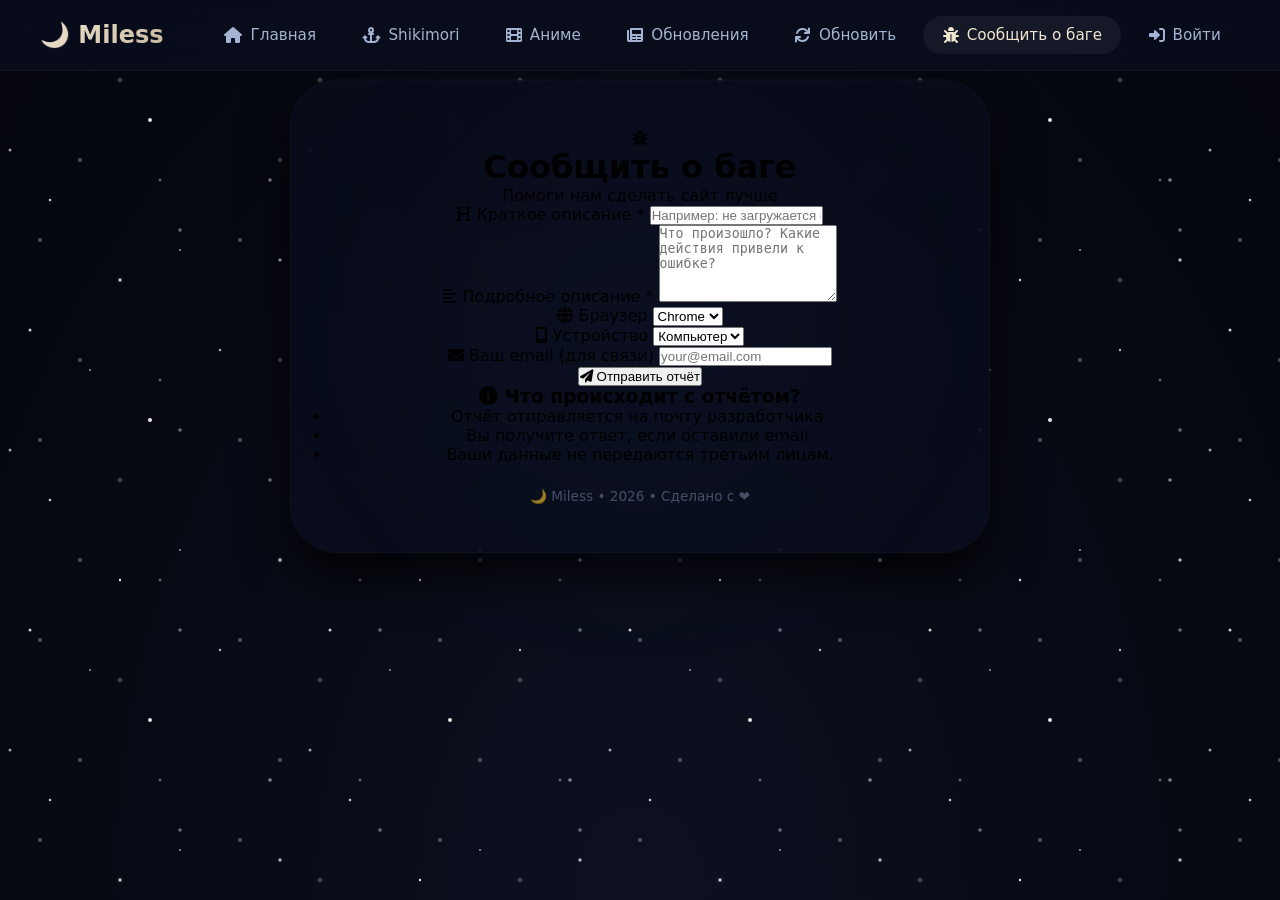
==== bug-report.html @ 4c5f9e71 "Create bug-report.html" ====
<!DOCTYPE html>
<html lang="ru">
<head>
  <meta charset="UTF-8" />
  <meta name="viewport" content="width=device-width, initial-scale=1.0" />
  <title>🐞 Сообщить о баге — Miless</title>
  <link rel="stylesheet" href="css/style.css" />
  <link rel="stylesheet" href="css/bug-report.css" />
  <link rel="stylesheet" href="https://cdnjs.cloudflare.com/ajax/libs/font-awesome/6.0.0-beta3/css/all.min.css" />
</head>
<body>
  <div class="stars" aria-hidden="true"></div>
  <div class="twinkling" aria-hidden="true"></div>

  <nav class="navbar">
    <div class="nav-container">
      <div class="nav-brand"><a href="index.html">🌙 Miless</a></div>
      <div class="nav-toggle" id="navToggle">
        <span></span><span></span><span></span>
      </div>
      <ul class="nav-menu" id="navMenu">
        <li><a href="index.html"><i class="fas fa-home"></i> Главная</a></li>
        <li><a href="shikimori.html"><i class="fas fa-anchor"></i> Shikimori</a></li>
        <li><a href="anime.html"><i class="fas fa-film"></i> Аниме</a></li>
        <li><a href="updates.html"><i class="fas fa-newspaper"></i> Обновления</a></li>
        <li><a href="update.html"><i class="fas fa-sync"></i> Обновить</a></li>
        <li><a href="bug-report.html" class="active"><i class="fas fa-bug"></i> Сообщить о баге</a></li>
        <li><a href="#" id="loginBtn"><i class="fas fa-sign-in-alt"></i> <span id="loginText">Войти</span></a></li>
      </ul>
    </div>
  </nav>

  <div class="container bug-page">
    <div class="glow-ring"></div>

    <div class="page-header">
      <div class="bug-icon">
        <i class="fas fa-bug"></i>
        <span class="bug-icon-ring"></span>
      </div>
      <h1>Сообщить о баге</h1>
      <p class="subtitle">Помоги нам сделать сайт лучше</p>
    </div>

    <div class="bug-form-container">
      <form id="bugForm" action="https://formspree.io/f/xyegklpv" method="POST">
        <input type="hidden" name="_subject" value="🐞 Новый баг на сайте Miless" />
        <input type="hidden" name="_captcha" value="false" />

        <div class="form-group">
          <label for="bugTitle">
            <i class="fas fa-heading"></i> Краткое описание <span class="required">*</span>
          </label>
          <input type="text" id="bugTitle" name="Заголовок" placeholder="Например: не загружается список аниме" required />
        </div>

        <div class="form-group">
          <label for="bugDescription">
            <i class="fas fa-align-left"></i> Подробное описание <span class="required">*</span>
          </label>
          <textarea id="bugDescription" name="Описание" rows="5" placeholder="Что произошло? Какие действия привели к ошибке?" required></textarea>
        </div>

        <div class="form-row">
          <div class="form-group">
            <label for="bugBrowser"><i class="fas fa-globe"></i> Браузер</label>
            <select id="bugBrowser" name="Браузер">
              <option value="Chrome">Chrome</option>
              <option value="Firefox">Firefox</option>
              <option value="Safari">Safari</option>
              <option value="Edge">Edge</option>
              <option value="Opera">Opera</option>
              <option value="Other">Другой</option>
            </select>
          </div>
          <div class="form-group">
            <label for="bugDevice"><i class="fas fa-mobile-alt"></i> Устройство</label>
            <select id="bugDevice" name="Устройство">
              <option value="Desktop">Компьютер</option>
              <option value="Mobile">Телефон</option>
              <option value="Tablet">Планшет</option>
              <option value="Other">Другое</option>
            </select>
          </div>
        </div>

        <div class="form-group">
          <label for="bugEmail"><i class="fas fa-envelope"></i> Ваш email (для связи)</label>
          <input type="email" id="bugEmail" name="Email" placeholder="your@email.com" />
        </div>

        <button type="submit" class="submit-btn">
          <i class="fas fa-paper-plane"></i> Отправить отчёт
        </button>
      </form>

      <div id="successMessage" class="success-message" style="display: none;">
        <i class="fas fa-check-circle"></i>
        <h3>Спасибо за отчёт!</h3>
        <p>Мы получили ваше сообщение и рассмотрим его в ближайшее время.</p>
        <button class="extra-btn" onclick="location.reload()">Отправить ещё один</button>
      </div>
    </div>

    <div class="info-block">
      <h3><i class="fas fa-info-circle"></i> Что происходит с отчётом?</h3>
      <ul>
        <li>Отчёт отправляется на почту разработчика.</li>
        <li>Вы получите ответ, если оставили email.</li>
        <li>Ваши данные не передаются третьим лицам.</li>
      </ul>
    </div>

    <footer>
      <p>🌙 Miless • 2026 • Сделано с ❤️</p>
    </footer>
  </div>

  <script src="js/script.js"></script>
  <script src="js/auth.js"></script>
  <script src="js/bug-report.js"></script>
</body>
</html>
---- css/style.css ----
/* style.css — Полностью обновлённый стиль */

* {
  margin: 0;
  padding: 0;
  box-sizing: border-box;
}

body {
  font-family: 'Segoe UI', Roboto, system-ui, sans-serif;
  background: radial-gradient(ellipse at bottom, #0d1120 0%, #03050b 100%);
  min-height: 100vh;
  padding-top: 80px;
  overflow-x: hidden;
}

/* ===== ЗВЁЗДЫ ===== */
.stars, .twinkling {
  position: fixed;
  top: 0;
  left: 0;
  width: 100%;
  height: 100%;
  pointer-events: none;
  z-index: 0;
}
.stars {
  background: transparent url('data:image/svg+xml,%3Csvg xmlns="http://www.w3.org/2000/svg" width="300" height="300"%3E%3Ccircle cx="30" cy="30" r="1.5" fill="%23ffffff" opacity="0.8"/%3E%3Ccircle cx="90" cy="70" r="1" fill="%23ffffff" opacity="0.6"/%3E%3Ccircle cx="150" cy="120" r="2" fill="%23ffffff" opacity="0.9"/%3E%3Ccircle cx="220" cy="50" r="1.2" fill="%23ffffff" opacity="0.7"/%3E%3Ccircle cx="270" cy="180" r="1.8" fill="%23ffffff" opacity="0.5"/%3E%3Ccircle cx="50" cy="200" r="1.3" fill="%23ffffff" opacity="0.8"/%3E%3Ccircle cx="180" cy="250" r="1" fill="%23ffffff" opacity="0.6"/%3E%3Ccircle cx="280" cy="260" r="1.7" fill="%23ffffff" opacity="0.7"/%3E%3Ccircle cx="120" cy="280" r="1.2" fill="%23ffffff" opacity="0.9"/%3E%3Ccircle cx="10" cy="150" r="1.5" fill="%23ffffff" opacity="0.6"/%3E%3C/svg%3E') repeat;
  background-size: 300px 300px;
  animation: starMove 60s linear infinite;
}
.twinkling {
  background: transparent url('data:image/svg+xml,%3Csvg xmlns="http://www.w3.org/2000/svg" width="200" height="200"%3E%3Ccircle cx="40" cy="40" r="2" fill="%23ffffff" opacity="0.3"/%3E%3Ccircle cx="120" cy="80" r="2.5" fill="%23ffffff" opacity="0.2"/%3E%3Ccircle cx="180" cy="30" r="1.8" fill="%23ffffff" opacity="0.4"/%3E%3Ccircle cx="80" cy="160" r="2.2" fill="%23ffffff" opacity="0.25"/%3E%3Ccircle cx="160" cy="180" r="1.5" fill="%23ffffff" opacity="0.35"/%3E%3C/svg%3E') repeat;
  background-size: 200px 200px;
  animation: twinkle 8s ease-in-out infinite alternate;
}
@keyframes starMove { 0% { background-position: 0 0; } 100% { background-position: 300px 300px; } }
@keyframes twinkle { 0% { opacity: 0.2; } 100% { opacity: 0.8; } }

/* ===== МЕНЮ-ГАМБУРГЕР ===== */
.navbar {
  position: fixed;
  top: 0;
  left: 0;
  right: 0;
  z-index: 1000;
  background: rgba(10, 14, 30, 0.8);
  backdrop-filter: blur(20px);
  -webkit-backdrop-filter: blur(20px);
  border-bottom: 1px solid rgba(255, 255, 255, 0.04);
  padding: 0 2rem;
}
.nav-container {
  max-width: 1200px;
  margin: 0 auto;
  display: flex;
  justify-content: space-between;
  align-items: center;
  height: 70px;
}
.nav-brand a {
  color: #f0e6d0;
  font-size: 1.5rem;
  font-weight: 700;
  text-decoration: none;
  background: linear-gradient(135deg, #f0e6d0, #c8b8a0);
  -webkit-background-clip: text;
  -webkit-text-fill-color: transparent;
  background-clip: text;
}
.nav-toggle {
  display: none;
  flex-direction: column;
  cursor: pointer;
  gap: 5px;
}
.nav-toggle span {
  width: 28px;
  height: 2px;
  background: #f0e6d0;
  border-radius: 2px;
  transition: all 0.3s ease;
}
.nav-toggle.active span:nth-child(1) {
  transform: rotate(45deg) translate(5px, 5px);
}
.nav-toggle.active span:nth-child(2) {
  opacity: 0;
}
.nav-toggle.active span:nth-child(3) {
  transform: rotate(-45deg) translate(5px, -5px);
}
.nav-menu {
  display: flex;
  list-style: none;
  gap: 0.5rem;
  align-items: center;
}
.nav-menu li a {
  color: #a4b3d1;
  text-decoration: none;
  padding: 0.6rem 1.2rem;
  border-radius: 2rem;
  transition: all 0.3s ease;
  font-size: 0.95rem;
  display: flex;
  align-items: center;
  gap: 0.5rem;
}
.nav-menu li a:hover,
.nav-menu li a.active {
  color: #f0e6d0;
  background: rgba(255, 255, 255, 0.05);
}
.nav-menu li a i {
  font-size: 1rem;
}
@media (max-width: 768px) {
  .nav-toggle {
    display: flex;
  }
  .nav-menu {
    position: absolute;
    top: 70px;
    left: 0;
    right: 0;
    flex-direction: column;
    background: rgba(10, 14, 30, 0.95);
    backdrop-filter: blur(20px);
    padding: 1.5rem;
    gap: 0.5rem;
    border-bottom: 1px solid rgba(255, 255, 255, 0.04);
    transform: translateY(-120%);
    transition: transform 0.4s ease;
  }
  .nav-menu.active {
    transform: translateY(0);
  }
  .nav-menu li a {
    padding: 0.8rem 1.5rem;
    width: 100%;
    justify-content: center;
  }
}

/* ===== КОНТЕЙНЕР ===== */
.container {
  position: relative;
  z-index: 2;
  max-width: 700px;
  width: 100%;
  margin: 0 auto;
  background: rgba(10, 14, 30, 0.6);
  backdrop-filter: blur(20px);
  -webkit-backdrop-filter: blur(20px);
  border-radius: 3rem;
  padding: 3rem 2.5rem;
  box-shadow: 0 25px 50px rgba(0, 0, 0, 0.8), 0 0 0 1px rgba(120, 140, 255, 0.05);
  border: 1px solid rgba(255, 255, 255, 0.02);
  text-align: center;
}
.glow-ring {
  position: absolute;
  top: -20%;
  left: -10%;
  width: 120%;
  height: 140%;
  background: radial-gradient(circle at 50% 50%, rgba(100, 150, 255, 0.03), transparent 70%);
  border-radius: 50%;
  pointer-events: none;
  filter: blur(40px);
  z-index: -1;
}

/* ===== ПРОФИЛЬ ===== */
.profile-header {
  margin-bottom: 2rem;
}
.avatar-wrapper {
  position: relative;
  display: inline-block;
  margin-bottom: 1rem;
}
.avatar {
  width: 100px;
  height: 100px;
  border-radius: 50%;
  object-fit: cover;
  border: 3px solid rgba(107, 143, 201, 0.3);
  box-shadow: 0 0 40px rgba(107, 143, 201, 0.15);
  transition: all 0.4s ease;
}
.avatar:hover {
  transform: scale(1.05);
  border-color: #6b8fc9;
  box-shadow: 0 0 60px rgba(107, 143, 201, 0.25);
}
.avatar-ring {
  position: absolute;
  top: -6px;
  left: -6px;
  width: 112px;
  height: 112px;
  border-radius: 50%;
  border: 2px solid transparent;
  background: conic-gradient(from 0deg, #6b8fc9, #f5a623, #5865f2, #ff6b9d, #6b8fc9);
  background-size: 300% 300%;
  animation: rotateRing 8s linear infinite;
  z-index: -1;
  opacity: 0.5;
}
@keyframes rotateRing {
  0% { transform: rotate(0deg); }
  100% { transform: rotate(360deg); }
}
.profile-header h1 {
  font-size: 2.5rem;
  background: linear-gradient(135deg, #f0e6d0, #c8b8a0);
  -webkit-background-clip: text;
  -webkit-text-fill-color: transparent;
  background-clip: text;
}
.profile-header .subtitle {
  color: #8a9bb8;
  font-size: 1rem;
}

/* ===== СТАТУС-БАР ===== */
.status-bar {
  background: rgba(255, 255, 255, 0.03);
  border-radius: 2rem;
  padding: 0.8rem 1.5rem;
  margin-bottom: 1.5rem;
  border: 1px solid rgba(255, 255, 255, 0.04);
  backdrop-filter: blur(4px);
}
.status-indicator {
  display: flex;
  align-items: center;
  gap: 0.8rem;
  justify-content: center;
  flex-wrap: wrap;
}
.status-dot {
  width: 12px;
  height: 12px;
  border-radius: 50%;
  background: #4ade80;
  box-shadow: 0 0 20px rgba(74, 222, 128, 0.4);
  animation: pulse 2s infinite;
}
.status-indicator.idle .status-dot {
  background: #fbbf24;
  box-shadow: 0 0 20px rgba(251, 191, 36, 0.4);
}
.status-indicator.dnd .status-dot {
  background: #f87171;
  box-shadow: 0 0 20px rgba(248, 113, 113, 0.4);
}
.status-indicator.offline .status-dot {
  background: #6b7280;
  box-shadow: none;
  animation: none;
}
@keyframes pulse {
  0%, 100% { opacity: 1; transform: scale(1); }
  50% { opacity: 0.6; transform: scale(1.1); }
}
.status-text {
  color: #e5e7eb;
  font-weight: 500;
}
.status-activity {
  color: #9ca3af;
  font-size: 0.85rem;
  padding-left: 0.5rem;
  border-left: 1px solid rgba(255, 255, 255, 0.1);
}

/* ===== СЧЁТЧИК ДНЕЙ ===== */
.shikimori-days {
  background: rgba(255, 255, 255, 0.03);
  border-radius: 2rem;
  padding: 1.2rem;
  margin: 1.5rem 0;
  border: 1px solid rgba(255, 255, 255, 0.04);
}
.days-number {
  font-size: 3rem;
  font-weight: 700;
  background: linear-gradient(135deg, #6b8fc9, #f5a623);
  -webkit-background-clip: text;
  -webkit-text-fill-color: transparent;
  background-clip: text;
}
.days-number i {
  -webkit-text-fill-color: initial;
  color: #6b8fc9;
  font-size: 2rem;
  margin-right: 0.5rem;
}
.days-label {
  color: #a4b3d1;
  font-size: 1rem;
}

/* ===== ССЫЛКИ ===== */
.links-grid {
  display: grid;
  grid-template-columns: repeat(auto-fit, minmax(130px, 1fr));
  gap: 1.2rem;
  margin: 1.5rem 0;
}
.link-card {
  background: rgba(255, 255, 255, 0.03);
  border-radius: 2rem;
  padding: 1.2rem 0.5rem;
  text-decoration: none;
  color: #d0ddff;
  display: flex;
  flex-direction: column;
  align-items: center;
  gap: 0.5rem;
  transition: all 0.3s ease;
  border: 1px solid rgba(255, 255, 255, 0.04);
}
.link-card i {
  font-size: 2.5rem;
  transition: transform 0.3s ease;
}
.link-card:hover {
  transform: translateY(-6px);
  background: rgba(255, 255, 255, 0.06);
}
.link-card.vk i { color: #4c75a3; }
.link-card.vk:hover { border-color: #4c75a3; box-shadow: 0 0 30px rgba(76, 117, 163, 0.2); }
.link-card.shikimori i { color: #f5a623; }
.link-card.shikimori:hover { border-color: #f5a623; box-shadow: 0 0 30px rgba(245, 166, 35, 0.2); }
.link-card.discord i { color: #5865f2; }
.link-card.discord:hover { border-color: #5865f2; box-shadow: 0 0 30px rgba(88, 101, 242, 0.2); }
.link-card.anixart i { color: #ff6b9d; }
.link-card.anixart:hover { border-color: #ff6b9d; box-shadow: 0 0 30px rgba(255, 107, 157, 0.2); }
.link-card:hover i {
  transform: scale(1.1);
}
.link-card span {
  font-size: 0.95rem;
}

/* ===== FOOTER ===== */
footer {
  color: #6c7b9c;
  font-size: 0.85rem;
  opacity: 0.6;
  margin-top: 1.5rem;
}

/* ===== АДАПТИВ ===== */
@media (max-width: 600px) {
  .container {
    padding: 1.5rem 1.2rem;
    border-radius: 2rem;
  }
  .profile-header h1 {
    font-size: 2rem;
  }
  .links-grid {
    grid-template-columns: repeat(2, 1fr);
    gap: 0.8rem;
  }
  .days-number {
    font-size: 2.2rem;
  }
  }
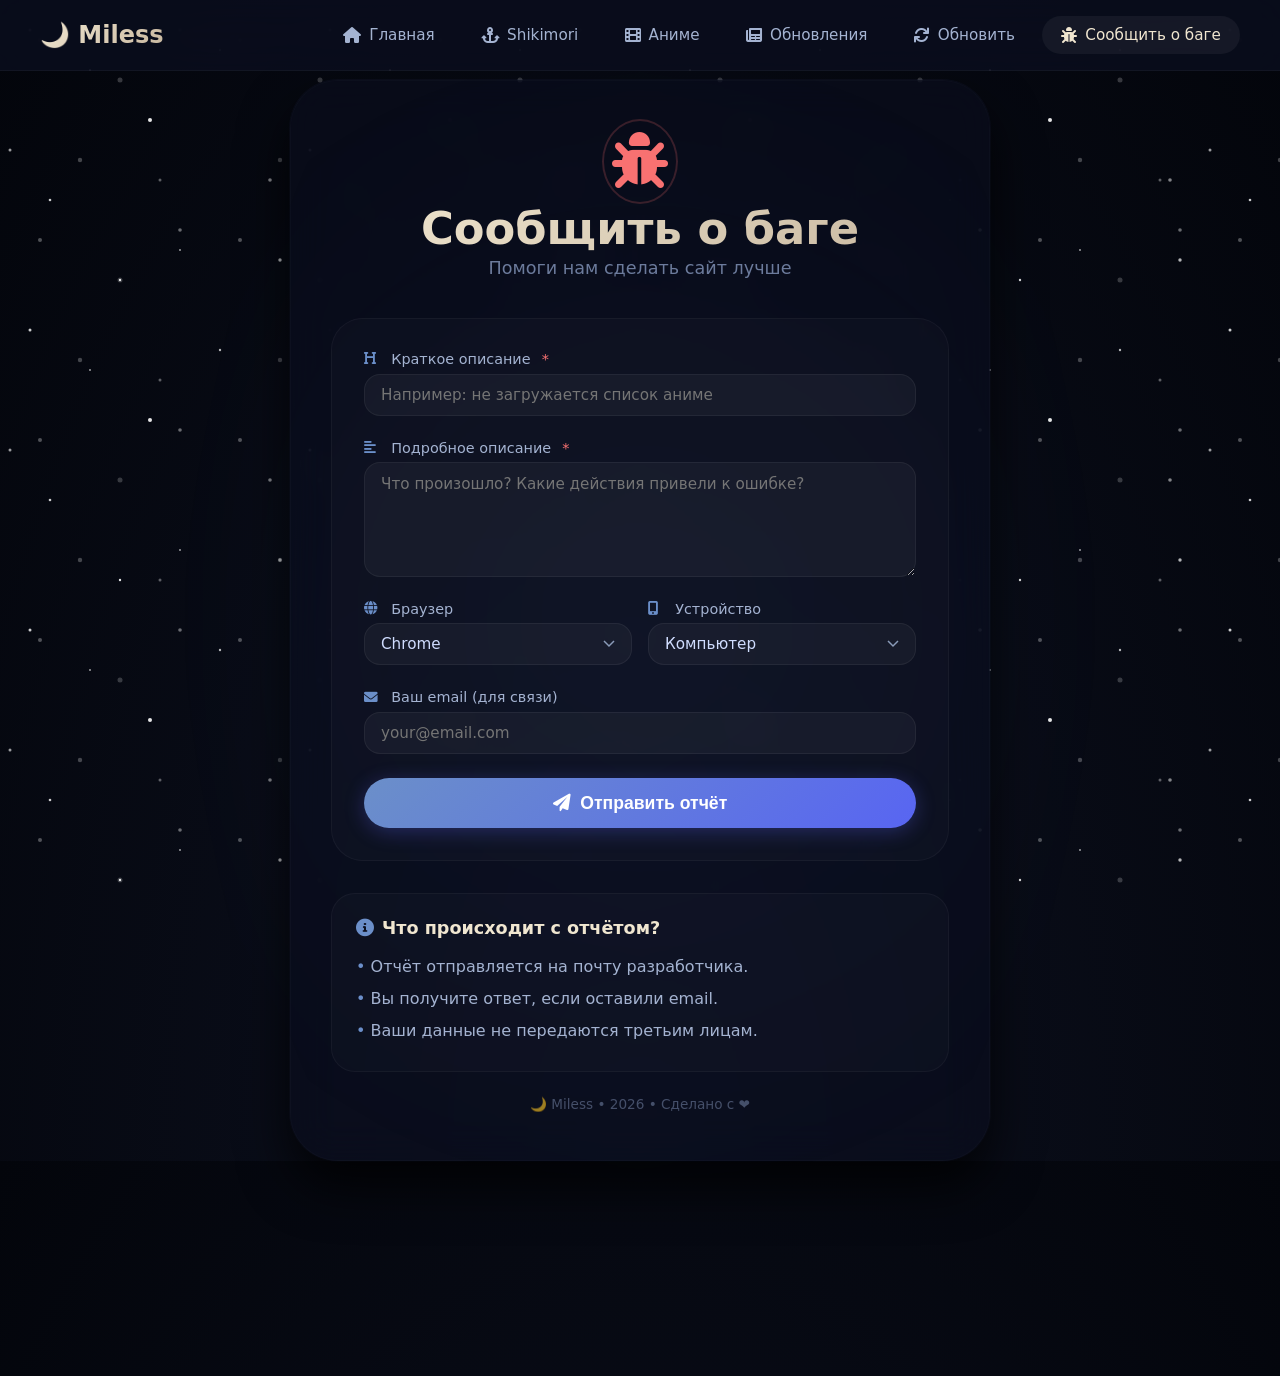
==== commit d47bc5fa: "Update bug-report.html" ====
--- a/bug-report.html
+++ b/bug-report.html
@@ -25,7 +25,6 @@
         <li><a href="updates.html"><i class="fas fa-newspaper"></i> Обновления</a></li>
         <li><a href="update.html"><i class="fas fa-sync"></i> Обновить</a></li>
         <li><a href="bug-report.html" class="active"><i class="fas fa-bug"></i> Сообщить о баге</a></li>
-        <li><a href="#" id="loginBtn"><i class="fas fa-sign-in-alt"></i> <span id="loginText">Войти</span></a></li>
       </ul>
     </div>
   </nav>
--- a/css/bug-report.css
+++ b/css/bug-report.css
@@ -0,0 +1,260 @@
+/* bug-report.css — улучшенный стиль для страницы багов */
+
+.bug-page .container {
+  max-width: 700px;
+}
+
+.page-header {
+  position: relative;
+  margin-bottom: 2.5rem;
+}
+
+.bug-icon {
+  position: relative;
+  display: inline-block;
+  font-size: 3.5rem;
+  color: #f87171;
+  margin-bottom: 0.5rem;
+  animation: bugFloat 3s ease-in-out infinite;
+}
+
+.bug-icon-ring {
+  position: absolute;
+  top: -10px;
+  left: -10px;
+  width: calc(100% + 20px);
+  height: calc(100% + 20px);
+  border-radius: 50%;
+  border: 2px solid rgba(248, 113, 113, 0.2);
+  animation: ringPulse 2s ease-in-out infinite;
+}
+
+@keyframes bugFloat {
+  0%, 100% { transform: translateY(0); }
+  50% { transform: translateY(-8px); }
+}
+
+@keyframes ringPulse {
+  0%, 100% { transform: scale(1); opacity: 0.3; }
+  50% { transform: scale(1.2); opacity: 0.8; }
+}
+
+.page-header h1 {
+  font-size: 2.8rem;
+  background: linear-gradient(135deg, #f0e6d0, #c8b8a0);
+  -webkit-background-clip: text;
+  -webkit-text-fill-color: transparent;
+  background-clip: text;
+  margin-bottom: 0.2rem;
+}
+
+.page-header .subtitle {
+  color: #6c7b9c;
+  font-size: 1.1rem;
+}
+
+/* ===== ФОРМА ===== */
+.bug-form-container {
+  margin: 2rem 0;
+  background: rgba(255, 255, 255, 0.02);
+  border-radius: 2rem;
+  padding: 2rem;
+  border: 1px solid rgba(255, 255, 255, 0.04);
+  transition: all 0.3s ease;
+}
+
+.bug-form-container:hover {
+  background: rgba(255, 255, 255, 0.03);
+  border-color: rgba(255, 235, 200, 0.06);
+}
+
+.bug-form-container form {
+  display: flex;
+  flex-direction: column;
+  gap: 1.5rem;
+}
+
+.form-group {
+  display: flex;
+  flex-direction: column;
+  gap: 0.4rem;
+  text-align: left;
+}
+
+.form-group label {
+  color: #a4b3d1;
+  font-size: 0.9rem;
+  font-weight: 500;
+  display: flex;
+  align-items: center;
+  gap: 0.5rem;
+}
+
+.form-group label i {
+  color: #6b8fc9;
+  font-size: 0.85rem;
+  width: 1.2rem;
+}
+
+.form-group .required {
+  color: #f87171;
+  margin-left: 0.2rem;
+}
+
+.form-group input,
+.form-group textarea,
+.form-group select {
+  padding: 0.7rem 1rem;
+  border-radius: 1rem;
+  background: rgba(255, 255, 255, 0.04);
+  border: 1px solid rgba(255, 255, 255, 0.06);
+  color: #d0ddff;
+  font-size: 0.95rem;
+  font-family: inherit;
+  transition: all 0.3s ease;
+}
+
+.form-group input:focus,
+.form-group textarea:focus,
+.form-group select:focus {
+  outline: none;
+  border-color: rgba(255, 235, 200, 0.2);
+  background: rgba(255, 255, 255, 0.06);
+  box-shadow: 0 0 30px rgba(255, 235, 200, 0.02);
+}
+
+.form-group textarea {
+  resize: vertical;
+  min-height: 100px;
+}
+
+.form-group select {
+  appearance: none;
+  background-image: url("data:image/svg+xml,%3Csvg xmlns='http://www.w3.org/2000/svg' width='12' height='8'%3E%3Cpath d='M1 1l5 5 5-5' stroke='%238a9bb8' stroke-width='1.5' fill='none'/%3E%3C/svg%3E");
+  background-repeat: no-repeat;
+  background-position: right 1rem center;
+  padding-right: 2.5rem;
+}
+
+.form-row {
+  display: grid;
+  grid-template-columns: 1fr 1fr;
+  gap: 1rem;
+}
+
+/* ===== КНОПКА ОТПРАВКИ ===== */
+.submit-btn {
+  padding: 0.9rem 2rem;
+  border-radius: 3rem;
+  background: linear-gradient(135deg, #6b8fc9, #5865f2);
+  color: white;
+  border: none;
+  font-size: 1.1rem;
+  font-weight: 600;
+  cursor: pointer;
+  transition: all 0.3s ease;
+  box-shadow: 0 4px 20px rgba(88, 101, 242, 0.3);
+  display: inline-flex;
+  align-items: center;
+  justify-content: center;
+  gap: 0.6rem;
+  width: 100%;
+}
+
+.submit-btn:hover:not(:disabled) {
+  transform: translateY(-3px);
+  box-shadow: 0 8px 30px rgba(88, 101, 242, 0.4);
+}
+
+.submit-btn:disabled {
+  opacity: 0.6;
+  cursor: not-allowed;
+}
+
+/* ===== УСПЕШНОЕ СООБЩЕНИЕ ===== */
+.success-message {
+  text-align: center;
+  padding: 2rem 1rem;
+  animation: fadeInUp 0.5s ease-out;
+}
+
+.success-message i {
+  font-size: 3.5rem;
+  color: #4ade80;
+  margin-bottom: 1rem;
+}
+
+.success-message h3 {
+  color: #f0e6d0;
+  font-size: 1.5rem;
+  margin-bottom: 0.5rem;
+}
+
+.success-message p {
+  color: #a4b3d1;
+  margin-bottom: 1.5rem;
+}
+
+/* ===== ИНФО-БЛОК ===== */
+.info-block {
+  margin-top: 2rem;
+  padding: 1.5rem;
+  background: rgba(255, 255, 255, 0.02);
+  border-radius: 1.5rem;
+  border: 1px solid rgba(255, 255, 255, 0.04);
+  text-align: left;
+}
+
+.info-block h3 {
+  color: #f0e6d0;
+  font-size: 1.1rem;
+  display: flex;
+  align-items: center;
+  gap: 0.5rem;
+  margin-bottom: 0.8rem;
+}
+
+.info-block h3 i {
+  color: #6b8fc9;
+}
+
+.info-block ul {
+  color: #a4b3d1;
+  line-height: 2;
+  list-style: none;
+  padding: 0;
+}
+
+.info-block ul li::before {
+  content: "• ";
+  color: #6b8fc9;
+}
+
+/* ===== АНИМАЦИИ ===== */
+@keyframes fadeInUp {
+  from { opacity: 0; transform: translateY(20px); }
+  to { opacity: 1; transform: translateY(0); }
+}
+
+/* ===== АДАПТИВ ===== */
+@media (max-width: 600px) {
+  .bug-page .container {
+    padding: 1.5rem;
+  }
+
+  .bug-form-container {
+    padding: 1.2rem;
+  }
+
+  .form-row {
+    grid-template-columns: 1fr;
+  }
+
+  .page-header h1 {
+    font-size: 2rem;
+  }
+
+  .bug-icon {
+    font-size: 2.8rem;
+  }
+}
